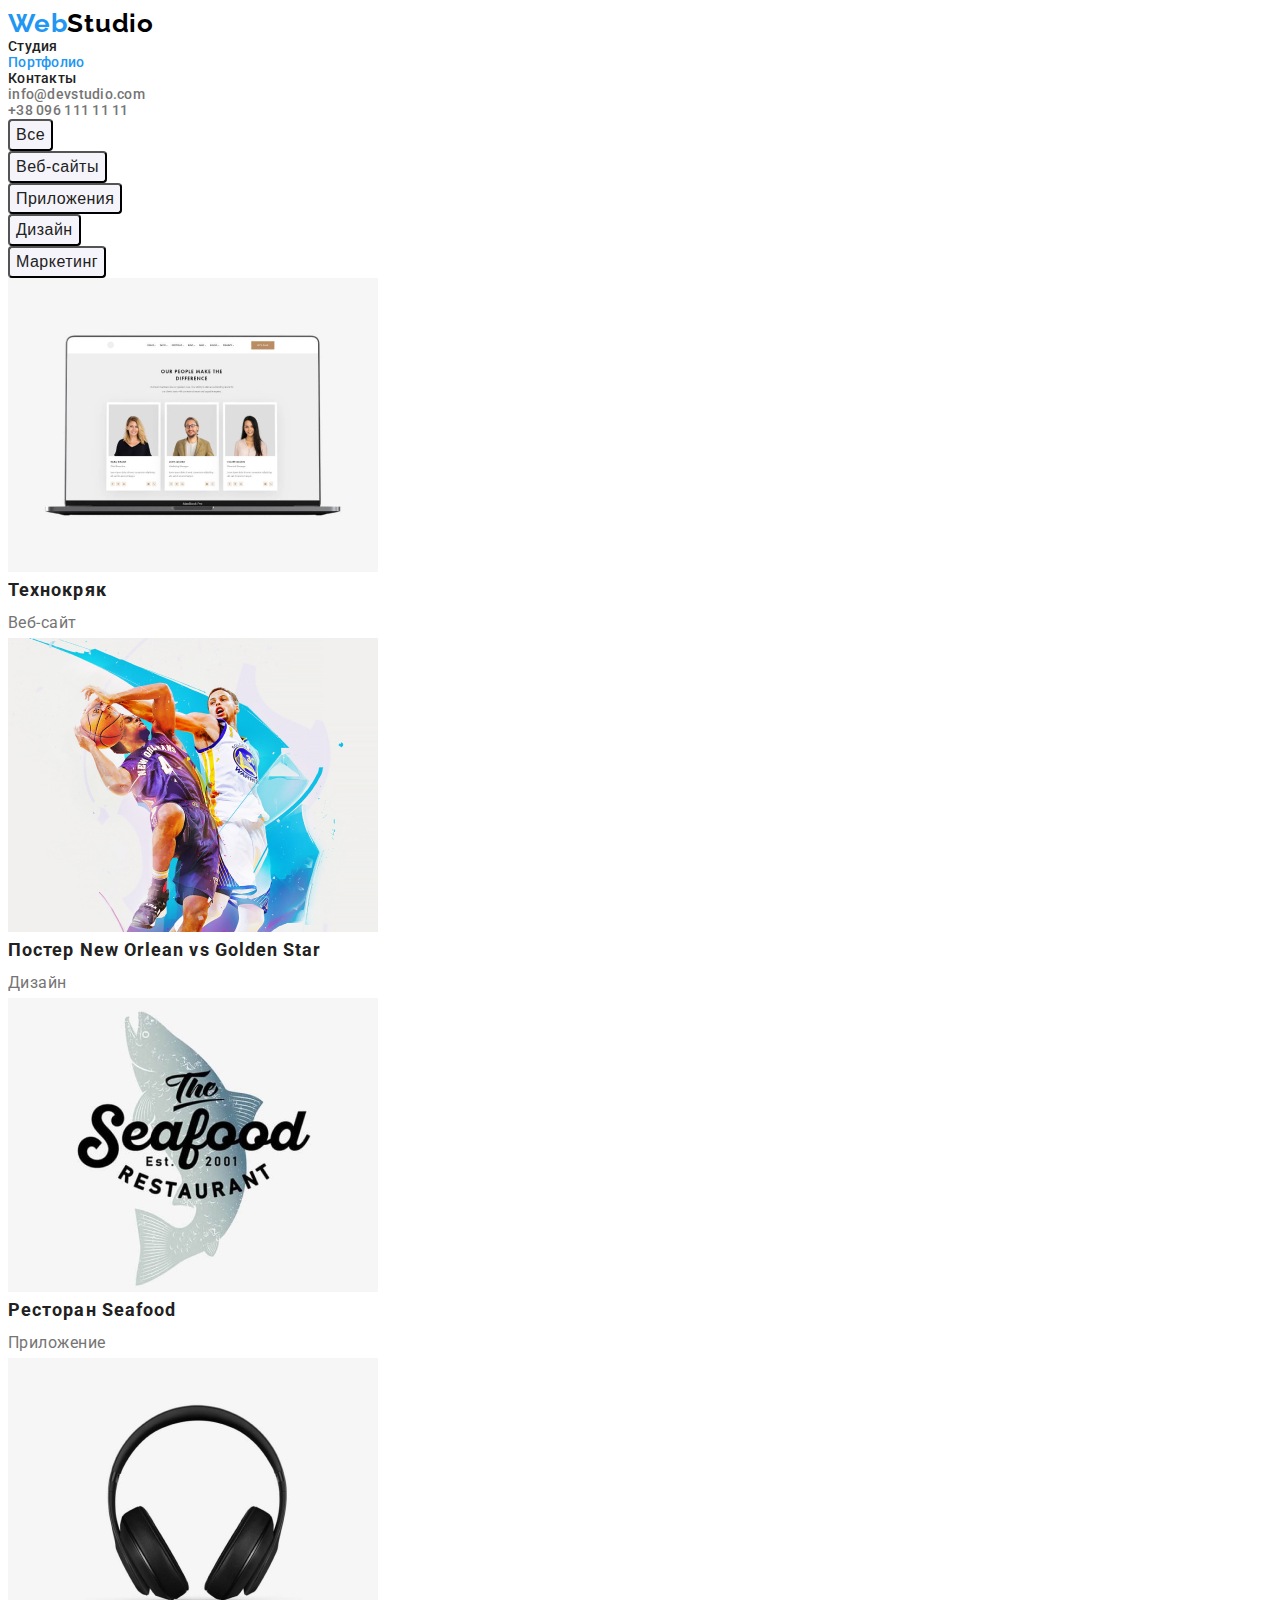
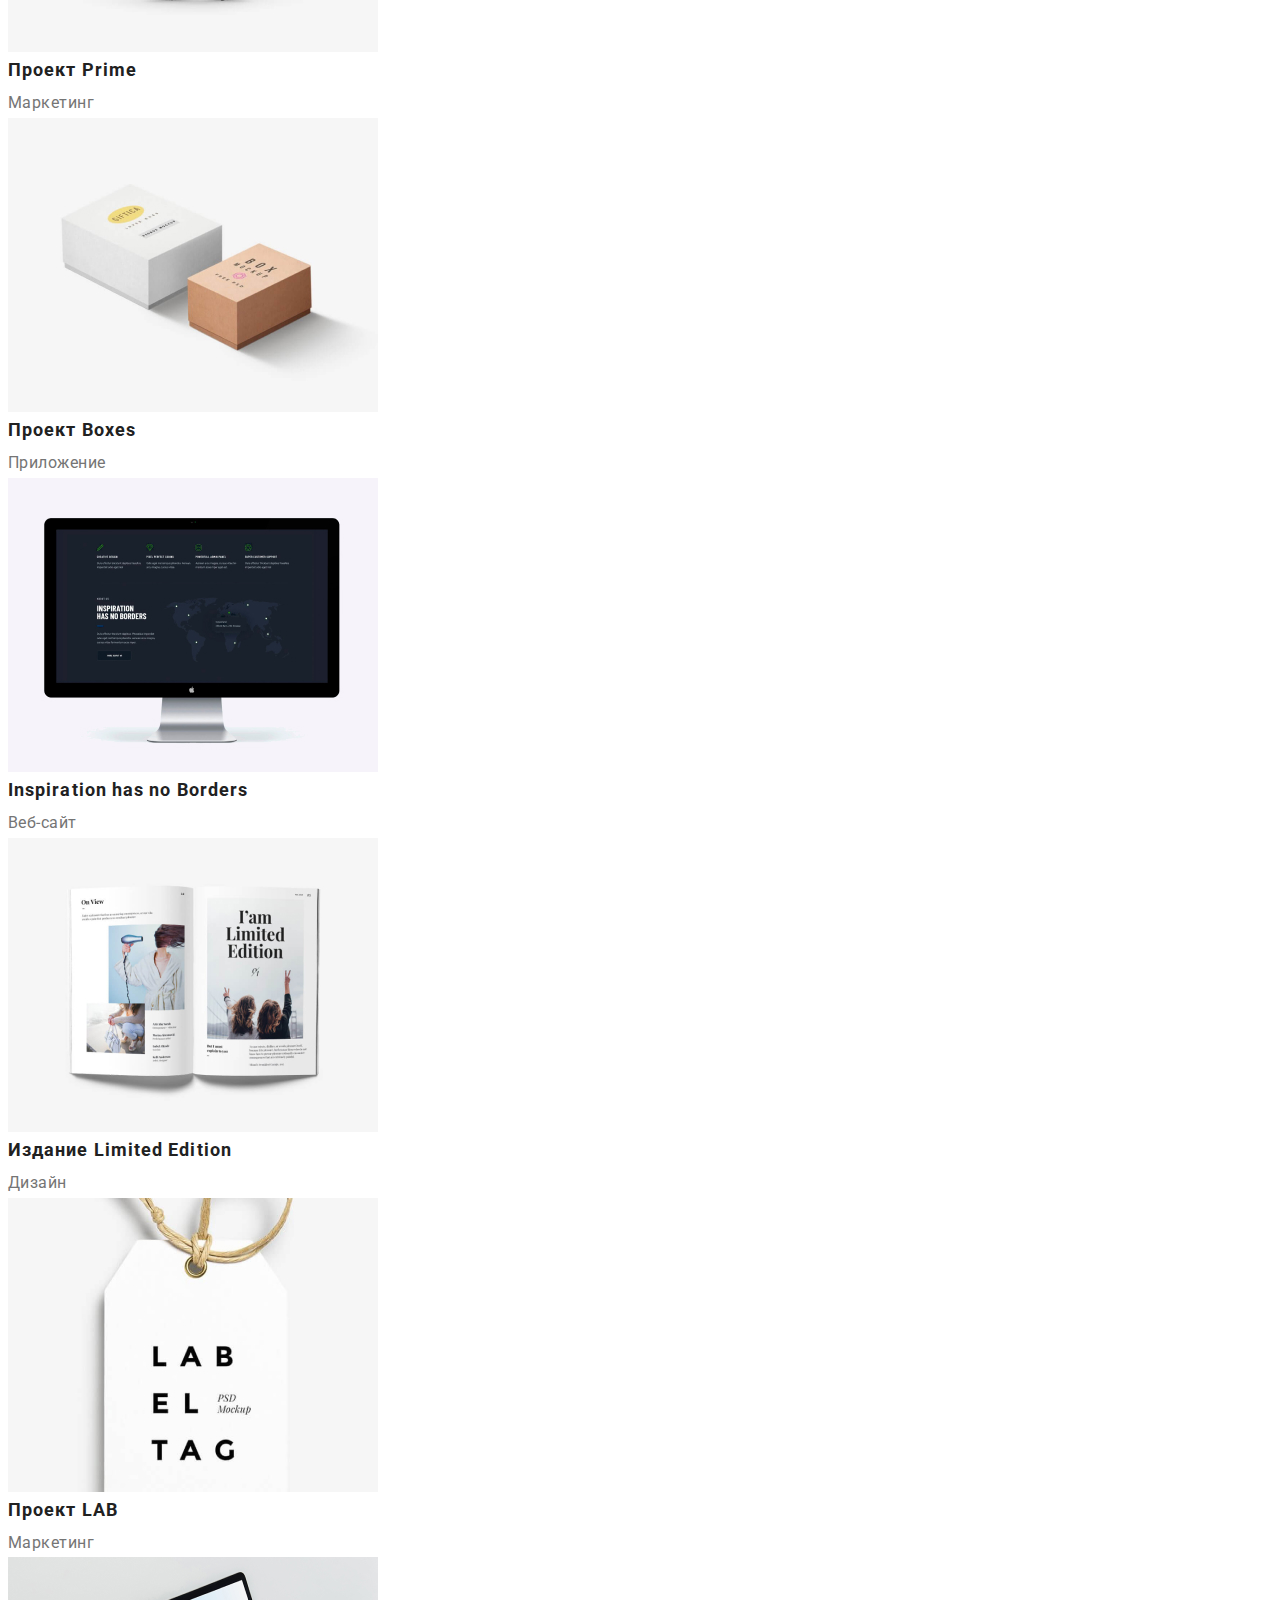
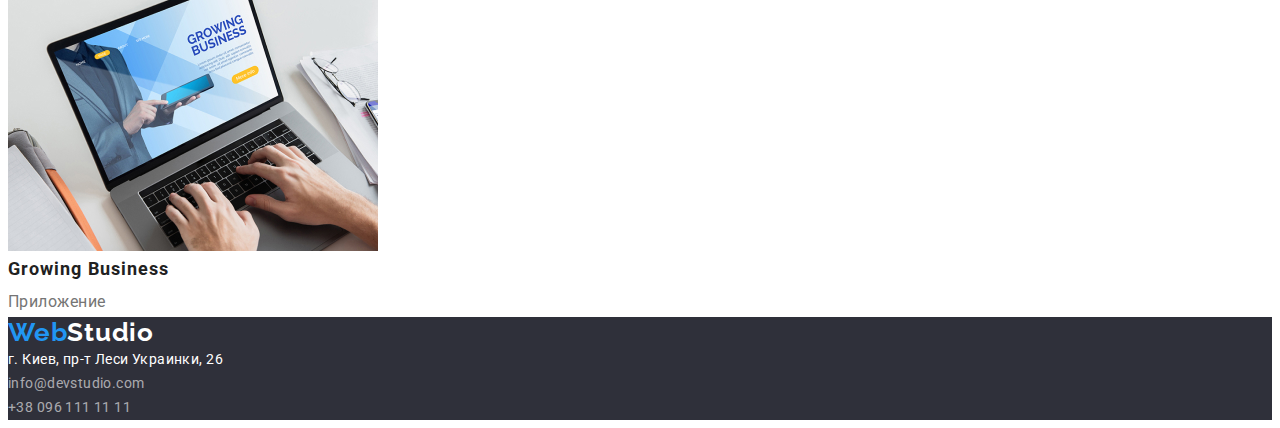
==== portfolio.html @ 97a10fe4 "added all files with goit-markup-hw-02" ====
<!DOCTYPE html>
<html lang="ru">

<head>
    <meta charset="UTF-8">
    <meta http-equiv="X-UA-Compatible" content="IE=edge">
    <meta name="viewport" content="width=device-width, initial-scale=1.0">
    <title>Document</title>
    <link rel="stylesheet" href="https://cdnjs.cloudflare.com/ajax/libs/modern-normalize/1.0.0/modern-normalize.min.css" integrity="sha512-ISS7cAi1PEhQ8jnbJpJZMd29NlhNj4AWYyLOSp2CE/CsHxTCu+r+t0D2yoJudVrd0/8fTVPUVDzY5Tvli75u/g==" crossorigin="anonymous" />
    <link rel="preconnect" href="https://fonts.gstatic.com">
    <link rel="stylesheet" href="https://fonts.googleapis.com/css2?family=Raleway:wght@700&family=Roboto:wght@400;500;700;900&display=swap">
    <link rel="stylesheet" href="./css/styles.css">
</head>
<body>

    <header class="header">
        <nav class="navigation">
            <a class="logo-link link" lang="en" href="./index.html">
                Web<span class="logo-part">Studio</span>
            </a>
            <ul class="navigation-list list">
                <li class="navigation-item">
                    <a class="navigation-link link" href="./index.html">Студия</a>
                </li>
                <li class="navigation-item">
                    <a class="navigation-link link active-link" href="./portfolio.html">Портфолио</a>
                </li>
                <li class="navigation-item">
                    <a class="navigation-link link" href="">Контакты</a>
                </li>
            </ul>
        </nav>
        <ul class="contact">
            <li class="contact-list">
                <a class="contact-link link" lang="en" href="mailto:info@devstudio.com">info@devstudio.com</a>
            </li>
            <li>
                <a class="contact-link link" href="tel:+380961111111">+38 096 111 11 11</a>
            </li>
        </ul>
    </header>

    <main class="portfolio">
        <section class="portfolio-section">
            <h1 class="title" hidden>Портфолио</h1>
            <h2 class="subtitle" hidden>Резаделы портфолио</h2>
            <ul class="portfolio-list-btn">
                <li class="portfolio-item">
                    <button class="portfolio-btn" type="button">Все</button>
                </li>
                <li class="portfolio-item">
                    <button class="portfolio-btn" type="button">Веб-сайты</button>
                </li>
                <li class="portfolio-item">
                    <button class="portfolio-btn" type="button">Приложения</button>
                </li>
                <li class="portfolio-item">
                    <button class="portfolio-btn" type="button">Дизайн</button>
                </li>
                <li class="portfolio-item">
                    <button class="portfolio-btn" type="button">Маркетинг</button>
                </li>
            </ul>

            <ul class="portfolio-list">
                <li class="portfolio-item">
                    <a class="portfolio-link link" href="">
                        <img src="./images/portfolio/img-website-techno-crack.jpg" alt="ноутбук с открытым сайтом" width="370" height="294">
                        <h3 class="portfolio-title" class="portfolio-title">Технокряк</h3>
                        <p class="portfolio-description">Веб-сайт</p>
                    </a>
                </li>
                <li class="portfolio-item">
                    <a class="portfolio-link link" href="">
                        <img src="./images/portfolio/img-design-poster-new-orlean-vs-golden-star.jpg" alt="игра в баскетбол между двумя игроками" width="370" height="294">
                        <h3 class="portfolio-title">Постер New Orlean vs Golden Star</h3>
                        <p class="portfolio-description">Дизайн</p>
                    </a>
                </li>
                <li class="portfolio-item">
                    <a class="portfolio-link link" href="">
                        <img src="./images/portfolio/img-attachment-restaurant-seafood.jpg" alt="эмблема ресторана" width="370" height="294">
                        <h3 class="portfolio-title">Ресторан Seafood</h3>
                        <p class="portfolio-description">Приложение</p>
                    </a>
                </li>
                <li class="portfolio-item">
                    <a class="portfolio-link link" href="">
                        <img src="./images/portfolio/img-marketing-project-prime.jpg" alt="черные наушники" width="370" height="294">
                        <h3 class="portfolio-title">Проект Prime</h3>
                        <p class="portfolio-description">Маркетинг</p>
                    </a>
                </li>
                <li class="portfolio-item">
                    <a class="portfolio-link link" href="">
                        <img src="./images/portfolio/img-attachment-project-boxes.jpg" alt="два ящика лежат друг возле друга" width="370" height="294">
                        <h3 class="portfolio-title">Проект Boxes</h3>
                        <p class="portfolio-description">Приложение</p>
                    </a>
                </li>
                <li class="portfolio-item">
                    <a class="portfolio-link link" href="">
                        <img src="./images/portfolio/img-website-inspiration-has-no-borders.jpg" alt="монитор на котором открыт сайт" width="370" height="294">
                        <h3 class="portfolio-title" lang="en">Inspiration has no Borders</h3>
                        <p class="portfolio-description">Веб-сайт</p>
                    </a>
                </li>
                <li class="portfolio-item">
                    <a class="portfolio-link link" href="">
                        <img src="./images/portfolio/img-design-edition-limited-edition.jpg" alt="открытая книга" width="370" height="294">
                        <h3 class="portfolio-title">Издание Limited Edition</h3>
                        <p class="portfolio-description">Дизайн</p>
                    </a>
                </li>
                <li class="portfolio-item">
                    <a class="portfolio-link link" href="">
                        <img src="./images/portfolio/img-marketing-project-lab.jpg" alt="белый жетон" width="370" height="294">
                        <h3 class="portfolio-title">Проект LAB</h3>
                        <p class="portfolio-description">Маркетинг</p>
                    </a>
                </li>
                <li class="portfolio-item">
                    <a class="portfolio-link link" href="">
                        <img src="./images/portfolio/img-attachment-growing-business.jpg" alt="ноутбук на котором видны руки человека" width="370" height="294">
                        <h3 class="portfolio-title" lang="en">Growing Business</h3>
                        <p class="portfolio-description">Приложение</p>
                    </a>
                </li>
            </ul>
        </section>
    </main>

    <footer class="footer">
        <a class="logo-link link" lang="en" href="./index.html">
            Web<span class="logo-part-two">Studio</span>
        </a>
        <address class="address">
            <ul class="address-list">
                <li>
                    <a class="addreass-links link" href="https://goo.gl/maps/jgwV1go1cH7ySbFs9" target="_blank"
                        rel="noopener noreferrel">г. Киев, пр-т Леси Украинки, 26</a>
                </li>
                <li>
                    <a class="addreass-link link" lang="en" href="mailto:info@devstudio.com">info@devstudio.com</a>
                </li>
                <li>
                    <a class="addreass-link link" href="tel:+380961111111">+38 096 111 11 11</a>
                </li>
            </ul>
        </address>
    </footer>

</body>
</html>
---- css/styles.css ----
h1,
h2,
h3,
h4,
h5,
h6,
p {
  margin: 0;
}
ul,
ol {
  margin: 0;
  padding: 0;
}
img {
  display: block;
}
.link {
  text-decoration: none;
}
.list {
  list-style: none;
}

:root {
  --main-font: "Roboto", sans-serif;
  --secondary-font: "Raleway", sans-serif;
  --main-color: #212121;
  --accent-color: #2196f3;
  --secondary-color: #ffffff;
  --text-color: #757575;
  --logo-color: #000000;
  --bg-main-color: #2f303a;
  --bg-accent-color: #f5f4fa;
  --bg-button-color: #188ce8;
}

body {
  font-family: var(--main-font);
  color: var(--text-color);
}

/* ============= COMPONENTS ============= */
.logo-link {
  font-family: var(--secondary-font);
  font-weight: 700;
  font-size: 26px;
  line-height: 1.19;
  letter-spacing: 0.03em;

  color: var(--accent-color);
}
.logo-part {
  color: var(--logo-color);
}
.logo-part-two {
  color: var(--secondary-color);
}

.title {
  font-weight: 900;
  font-size: 44px;
  line-height: 1.36;

  text-align: center;
  letter-spacing: 0.06em;
  text-transform: uppercase;

  color: var(--secondary-color);
}
.subtitle {
  font-weight: 700;
  font-size: 36px;
  line-height: 1.16;
  text-align: center;
  letter-spacing: 0.03em;

  color: var(--main-color);
}

/* ============= END COMPONENTS ============= */

/*-----------------HEADER--------------------*/
.header {
  font-weight: 500;
  font-size: 14px;
  line-height: 1.14;
  letter-spacing: 0.02em;
}

.navigation-link {
  color: var(--main-color);
}
.navigation-link:hover,
.navigation-link:focus {
  color: var(--accent-color);
}

.active-link {
  color: var(--accent-color);
}

.contact-link {
  color: var(--text-color);
}

.contact-link:hover,
.contact-link:focus {
  color: var(--accent-color);
}
/*-----------------END HEADER--------------------*/

/*-----------------MAIN--------------------*/
/*-----------------HERO--------------------*/
.hero {
  background-color: var(--bg-main-color);
}

.modal-btn {
  font-weight: 700;
  font-size: 16px;
  line-height: 1.87;

  display: flex;
  align-items: center;
  text-align: center;
  letter-spacing: 0.06em;
  cursor: pointer;

  color: var(--secondary-color);
  background: var(--accent-color);
  box-shadow: 0px 4px 4px rgba(0, 0, 0, 0.15);
  border-radius: 4px;
}
.modal-btn:hover,
.modal-btn:focus {
  background-color: var(--bg-button-color);
}
/*-----------------END HERO--------------------*/

/*-----------------ABOUT--------------------*/
.about-title {
  font-weight: 700;
  font-size: 14px;
  line-height: 1.14;
  letter-spacing: 0.03em;
  text-transform: uppercase;

  color: var(--main-color);
}
.about-text {
  font-size: 14px;
  line-height: 1.71;
  letter-spacing: 0.03em;
}
/*-----------------END ABOUT--------------------*/

/*-----------------OUR TEAM--------------------*/
.team {
  background-color: var(--bg-accent-color);
}
.team-title {
  font-weight: 500;
  font-size: 16px;
  line-height: 1.18;

  text-align: center;
  letter-spacing: 0.03em;

  color: var(--main-color);
}
.team-description {
  font-size: 16px;
  line-height: 1.18;

  text-align: center;
  letter-spacing: 0.03em;
}

/*-----------------END OUR TEAM--------------------*/

/*-----------------PORTFOLIO--------------------*/
.portfolio-btn {
  font-weight: 500;
  font-size: 16px;
  line-height: 1.62;

  text-align: center;
  letter-spacing: 0.03em;
  cursor: pointer;

  color: var(--main-color);
  background-color: var(--bg-accent-color);
  border-radius: 4px;
}
.portfolio-btn:hover,
.portfolio-btn:focus {
  color: var(--secondary-color);
  background: var(--accent-color);
  box-shadow: 0px 3px 1px rgba(0, 0, 0, 0.1), 0px 1px 2px rgba(0, 0, 0, 0.08),
    0px 2px 2px rgba(0, 0, 0, 0.12);
  border-radius: 4px;
}
.portfolio-title {
  font-weight: 700;
  font-size: 18px;
  line-height: 2;

  letter-spacing: 0.06em;

  color: var(--main-color);
}
.portfolio-description {
  font-size: 16px;
  line-height: 1.87;

  letter-spacing: 0.03em;

  color: var(--text-color);
}
/*-----------------END PORTFOLIO--------------------*/
/*-----------------END MAIN--------------------*/

/*-----------------FOOTER--------------------*/
.footer {
  background-color: var(--bg-main-color);
}

.address {
  font-style: normal;
}
.address-list {
  font-weight: 400;
  font-size: 14px;
  line-height: 1.71;
  letter-spacing: 0.03em;
}
.addreass-links {
  color: var(--secondary-color);
}
.addreass-link {
  color: rgba(255, 255, 255, 0.6);
}
.addreass-links:hover,
.addreass-links:focus {
  color: var(--accent-color);
}
.addreass-link:hover,
.addreass-link:focus {
  color: var(--accent-color);
}
/*-----------------END FOOTER--------------------*/
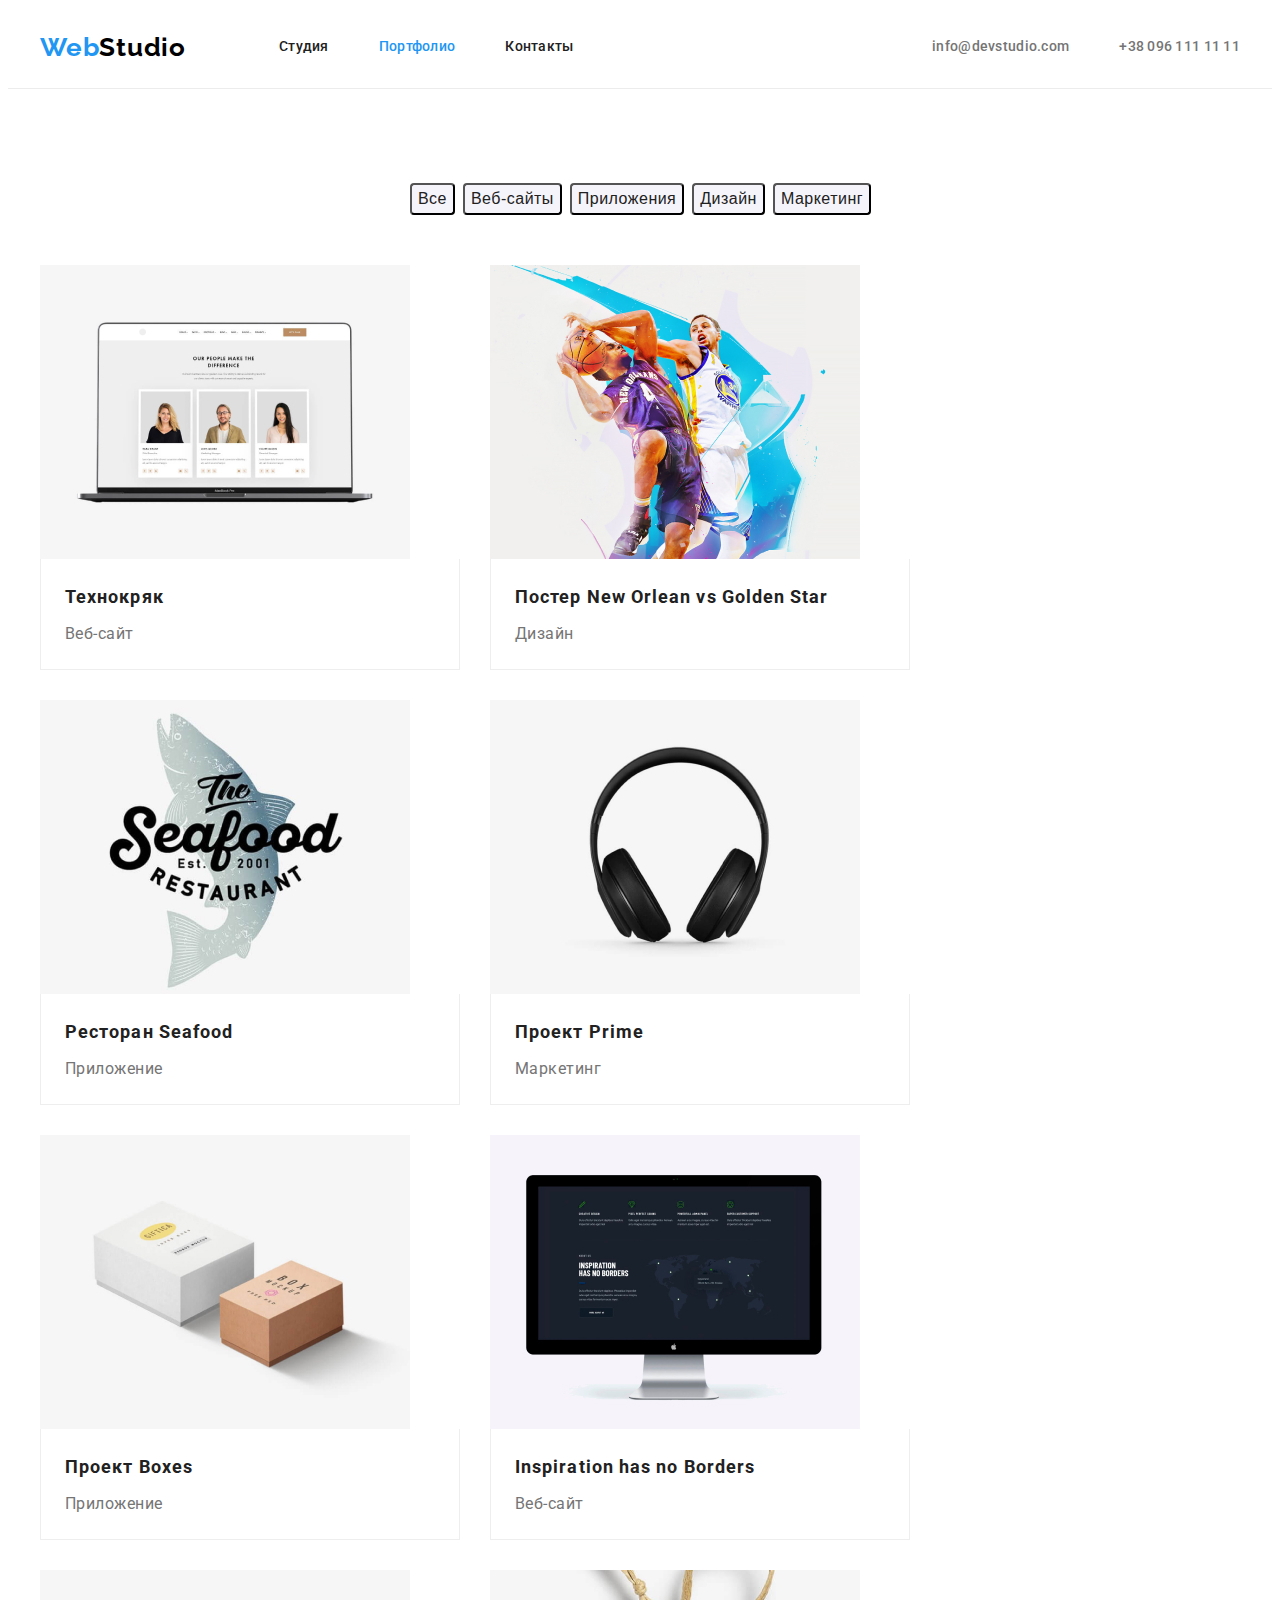
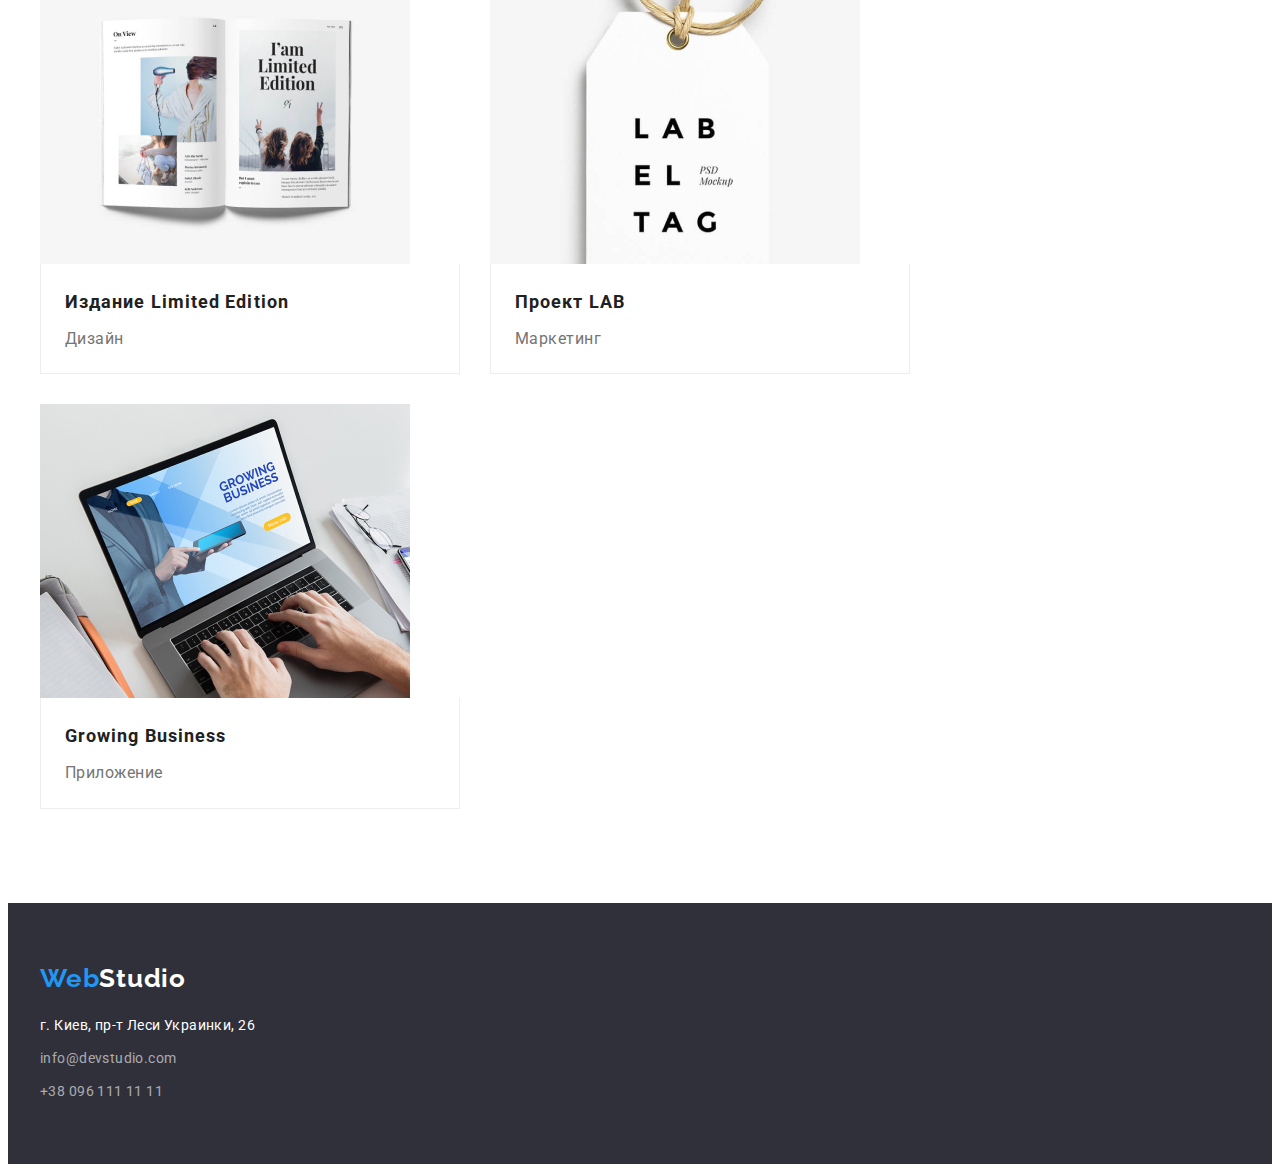
==== commit d645b70d: "done hw_3" ====
--- a/portfolio.html
+++ b/portfolio.html
@@ -14,140 +14,163 @@
 <body>
 
     <header class="header">
-        <nav class="navigation">
-            <a class="logo-link link" lang="en" href="./index.html">
-                Web<span class="logo-part">Studio</span>
-            </a>
-            <ul class="navigation-list list">
-                <li class="navigation-item">
-                    <a class="navigation-link link" href="./index.html">Студия</a>
+        <div class="container">
+            <nav class="navigation">
+                <a class="logo-link link" lang="en" href="./index.html">
+                    Web<span class="logo-part">Studio</span>
+                </a>
+                <ul class="navigation-list list">
+                    <li class="navigation-item">
+                        <a class="navigation-link link" href="./index.html">Студия</a>
+                    </li>
+                    <li class="navigation-item">
+                        <a class="navigation-link link active-link" href="./portfolio.html">Портфолио</a>
+                    </li>
+                    <li class="navigation-item">
+                        <a class="navigation-link link" href="">Контакты</a>
+                    </li>
+                </ul>
+            </nav>
+            <ul class="contact">
+                <li class="contact-list list">
+                    <a class="contact-link link" lang="en" href="mailto:info@devstudio.com">info@devstudio.com</a>
                 </li>
-                <li class="navigation-item">
-                    <a class="navigation-link link active-link" href="./portfolio.html">Портфолио</a>
-                </li>
-                <li class="navigation-item">
-                    <a class="navigation-link link" href="">Контакты</a>
+                <li class="contact-list list">
+                    <a class="contact-link link" href="tel:+380961111111">+38 096 111 11 11</a>
                 </li>
             </ul>
-        </nav>
-        <ul class="contact">
-            <li class="contact-list">
-                <a class="contact-link link" lang="en" href="mailto:info@devstudio.com">info@devstudio.com</a>
-            </li>
-            <li>
-                <a class="contact-link link" href="tel:+380961111111">+38 096 111 11 11</a>
-            </li>
-        </ul>
+        </div>
     </header>
 
     <main class="portfolio">
         <section class="portfolio-section">
-            <h1 class="title" hidden>Портфолио</h1>
-            <h2 class="subtitle" hidden>Резаделы портфолио</h2>
-            <ul class="portfolio-list-btn">
-                <li class="portfolio-item">
-                    <button class="portfolio-btn" type="button">Все</button>
-                </li>
-                <li class="portfolio-item">
-                    <button class="portfolio-btn" type="button">Веб-сайты</button>
-                </li>
-                <li class="portfolio-item">
-                    <button class="portfolio-btn" type="button">Приложения</button>
-                </li>
-                <li class="portfolio-item">
-                    <button class="portfolio-btn" type="button">Дизайн</button>
-                </li>
-                <li class="portfolio-item">
-                    <button class="portfolio-btn" type="button">Маркетинг</button>
-                </li>
-            </ul>
-
-            <ul class="portfolio-list">
-                <li class="portfolio-item">
-                    <a class="portfolio-link link" href="">
-                        <img src="./images/portfolio/img-website-techno-crack.jpg" alt="ноутбук с открытым сайтом" width="370" height="294">
-                        <h3 class="portfolio-title" class="portfolio-title">Технокряк</h3>
-                        <p class="portfolio-description">Веб-сайт</p>
-                    </a>
-                </li>
-                <li class="portfolio-item">
-                    <a class="portfolio-link link" href="">
-                        <img src="./images/portfolio/img-design-poster-new-orlean-vs-golden-star.jpg" alt="игра в баскетбол между двумя игроками" width="370" height="294">
-                        <h3 class="portfolio-title">Постер New Orlean vs Golden Star</h3>
-                        <p class="portfolio-description">Дизайн</p>
-                    </a>
-                </li>
-                <li class="portfolio-item">
-                    <a class="portfolio-link link" href="">
-                        <img src="./images/portfolio/img-attachment-restaurant-seafood.jpg" alt="эмблема ресторана" width="370" height="294">
-                        <h3 class="portfolio-title">Ресторан Seafood</h3>
-                        <p class="portfolio-description">Приложение</p>
-                    </a>
-                </li>
-                <li class="portfolio-item">
-                    <a class="portfolio-link link" href="">
-                        <img src="./images/portfolio/img-marketing-project-prime.jpg" alt="черные наушники" width="370" height="294">
-                        <h3 class="portfolio-title">Проект Prime</h3>
-                        <p class="portfolio-description">Маркетинг</p>
-                    </a>
-                </li>
-                <li class="portfolio-item">
-                    <a class="portfolio-link link" href="">
-                        <img src="./images/portfolio/img-attachment-project-boxes.jpg" alt="два ящика лежат друг возле друга" width="370" height="294">
-                        <h3 class="portfolio-title">Проект Boxes</h3>
-                        <p class="portfolio-description">Приложение</p>
-                    </a>
-                </li>
-                <li class="portfolio-item">
-                    <a class="portfolio-link link" href="">
-                        <img src="./images/portfolio/img-website-inspiration-has-no-borders.jpg" alt="монитор на котором открыт сайт" width="370" height="294">
-                        <h3 class="portfolio-title" lang="en">Inspiration has no Borders</h3>
-                        <p class="portfolio-description">Веб-сайт</p>
-                    </a>
-                </li>
-                <li class="portfolio-item">
-                    <a class="portfolio-link link" href="">
-                        <img src="./images/portfolio/img-design-edition-limited-edition.jpg" alt="открытая книга" width="370" height="294">
-                        <h3 class="portfolio-title">Издание Limited Edition</h3>
-                        <p class="portfolio-description">Дизайн</p>
-                    </a>
-                </li>
-                <li class="portfolio-item">
-                    <a class="portfolio-link link" href="">
-                        <img src="./images/portfolio/img-marketing-project-lab.jpg" alt="белый жетон" width="370" height="294">
-                        <h3 class="portfolio-title">Проект LAB</h3>
-                        <p class="portfolio-description">Маркетинг</p>
-                    </a>
-                </li>
-                <li class="portfolio-item">
-                    <a class="portfolio-link link" href="">
-                        <img src="./images/portfolio/img-attachment-growing-business.jpg" alt="ноутбук на котором видны руки человека" width="370" height="294">
-                        <h3 class="portfolio-title" lang="en">Growing Business</h3>
-                        <p class="portfolio-description">Приложение</p>
-                    </a>
-                </li>
-            </ul>
+            <div class="container">
+                <h1 class="title visually-hidden">Портфолио</h1>
+                <h2 class="subtitle visually-hidden">Резаделы портфолио</h2>
+                <ul class="portfolio-list-btn list">
+                    <li class="portfolio-item-btn">
+                        <button class="portfolio-btn" type="button">Все</button>
+                    </li>
+                    <li class="portfolio-item-btn">
+                        <button class="portfolio-btn" type="button">Веб-сайты</button>
+                    </li>
+                    <li class="portfolio-item-btn">
+                        <button class="portfolio-btn" type="button">Приложения</button>
+                    </li>
+                    <li class="portfolio-item-btn">
+                        <button class="portfolio-btn" type="button">Дизайн</button>
+                    </li>
+                    <li class="portfolio-item-btn">
+                        <button class="portfolio-btn" type="button">Маркетинг</button>
+                    </li>
+                </ul>
+                <ul class="portfolio-list list">
+                    <li class="portfolio-item">
+                        <a class="portfolio-link link" href="">
+                            <img src="./images/portfolio/img-website-techno-crack.jpg" alt="ноутбук с открытым сайтом" width="370" height="294">
+                            <div class="portfolio-block">
+                                <h3 class="portfolio-title" class="portfolio-title">Технокряк</h3>
+                                <p class="portfolio-description">Веб-сайт</p>
+                            </div>
+                        </a>
+                    </li>
+                    <li class="portfolio-item">
+                        <a class="portfolio-link link" href="">
+                            <img src="./images/portfolio/img-design-poster-new-orlean-vs-golden-star.jpg" alt="игра в баскетбол между двумя игроками" width="370" height="294">
+                            <div class="portfolio-block">
+                                <h3 class="portfolio-title">Постер New Orlean vs Golden Star</h3>
+                                <p class="portfolio-description">Дизайн</p>
+                            </div>
+                        </a>
+                    </li>
+                    <li class="portfolio-item">
+                        <a class="portfolio-link link" href="">
+                            <img src="./images/portfolio/img-attachment-restaurant-seafood.jpg" alt="эмблема ресторана" width="370" height="294">
+                            <div class="portfolio-block">
+                                <h3 class="portfolio-title">Ресторан Seafood</h3>
+                                <p class="portfolio-description">Приложение</p>
+                            </div>
+                        </a>
+                    </li>
+                    <li class="portfolio-item">
+                        <a class="portfolio-link link" href="">
+                            <img src="./images/portfolio/img-marketing-project-prime.jpg" alt="черные наушники" width="370" height="294">
+                            <div class="portfolio-block">
+                                <h3 class="portfolio-title">Проект Prime</h3>
+                                <p class="portfolio-description">Маркетинг</p>
+                            </div>
+                        </a>
+                    </li>
+                    <li class="portfolio-item">
+                        <a class="portfolio-link link" href="">
+                            <img src="./images/portfolio/img-attachment-project-boxes.jpg" alt="два ящика лежат друг возле друга" width="370" height="294">
+                            <div class="portfolio-block">
+                                <h3 class="portfolio-title">Проект Boxes</h3>
+                                <p class="portfolio-description">Приложение</p>
+                            </div>
+                        </a>
+                    </li>
+                    <li class="portfolio-item">
+                        <a class="portfolio-link link" href="">
+                            <img src="./images/portfolio/img-website-inspiration-has-no-borders.jpg" alt="монитор на котором открыт сайт" width="370" height="294">
+                            <div class="portfolio-block">
+                                <h3 class="portfolio-title" lang="en">Inspiration has no Borders</h3>
+                                <p class="portfolio-description">Веб-сайт</p>
+                            </div>
+                        </a>
+                    </li>
+                    <li class="portfolio-item">
+                        <a class="portfolio-link link" href="">
+                            <img src="./images/portfolio/img-design-edition-limited-edition.jpg" alt="открытая книга" width="370" height="294">
+                            <div class="portfolio-block">
+                                <h3 class="portfolio-title">Издание Limited Edition</h3>
+                                <p class="portfolio-description">Дизайн</p>
+                            </div>
+                        </a>
+                    </li>
+                    <li class="portfolio-item">
+                        <a class="portfolio-link link" href="">
+                            <img src="./images/portfolio/img-marketing-project-lab.jpg" alt="белый жетон" width="370" height="294">
+                            <div class="portfolio-block">
+                                <h3 class="portfolio-title">Проект LAB</h3>
+                                <p class="portfolio-description">Маркетинг</p>
+                            </div>
+                        </a>
+                    </li>
+                    <li class="portfolio-item">
+                        <a class="portfolio-link link" href="">
+                            <img src="./images/portfolio/img-attachment-growing-business.jpg" alt="ноутбук на котором видны руки человека" width="370" height="294">
+                            <div class="portfolio-block">
+                                <h3 class="portfolio-title" lang="en">Growing Business</h3>
+                                <p class="portfolio-description">Приложение</p>
+                            </div>
+                        </a>
+                    </li>
+                </ul>
+            </div>
         </section>
     </main>
 
     <footer class="footer">
-        <a class="logo-link link" lang="en" href="./index.html">
-            Web<span class="logo-part-two">Studio</span>
-        </a>
-        <address class="address">
-            <ul class="address-list">
-                <li>
-                    <a class="addreass-links link" href="https://goo.gl/maps/jgwV1go1cH7ySbFs9" target="_blank"
-                        rel="noopener noreferrel">г. Киев, пр-т Леси Украинки, 26</a>
-                </li>
-                <li>
-                    <a class="addreass-link link" lang="en" href="mailto:info@devstudio.com">info@devstudio.com</a>
-                </li>
-                <li>
-                    <a class="addreass-link link" href="tel:+380961111111">+38 096 111 11 11</a>
-                </li>
-            </ul>
-        </address>
+        <div class="container">
+            <a class="footer-logo-link link" lang="en" href="./index.html">
+                Web<span class="logo-part-two">Studio</span>
+            </a>
+            <address class="address">
+                <ul class="address-list list">
+                    <li class="address-item">
+                        <a class="address-links link" href="https://goo.gl/maps/jgwV1go1cH7ySbFs9" target="_blank"
+                            rel="noopener noreferrel">г. Киев, пр-т Леси Украинки, 26</a>
+                    </li>
+                    <li class="address-item">
+                        <a class="address-link link" lang="en" href="mailto:info@devstudio.com">info@devstudio.com</a>
+                    </li>
+                    <li class="address-item">
+                        <a class="address-link link" href="tel:+380961111111">+38 096 111 11 11</a>
+                    </li>
+                </ul>
+            </address>
+        </div>
     </footer>
 
 </body>
--- a/css/styles.css
+++ b/css/styles.css
@@ -33,6 +33,8 @@
   --bg-main-color: #2f303a;
   --bg-accent-color: #f5f4fa;
   --bg-button-color: #188ce8;
+  --section-pt: 94px;
+  --section-pb: 94px;
 }
 
 body {
@@ -40,33 +42,32 @@
   color: var(--text-color);
 }
 
+.visually-hidden {
+  position: absolute !important;
+  clip: rect(1px 1px 1px 1px); /* IE6, IE7 */
+  clip: rect(1px, 1px, 1px, 1px);
+  padding: 0 !important;
+  border: 0 !important;
+  height: 1px !important;
+  width: 1px !important;
+  overflow: hidden;
+}
+
+.container {
+  width: 1200px;
+  margin: 0 auto;
+  padding-left: 15px;
+  padding-right: 15px;
+}
 /* ============= COMPONENTS ============= */
-.logo-link {
-  font-family: var(--secondary-font);
-  font-weight: 700;
-  font-size: 26px;
-  line-height: 1.19;
-  letter-spacing: 0.03em;
-
-  color: var(--accent-color);
-}
-.logo-part {
-  color: var(--logo-color);
-}
-.logo-part-two {
-  color: var(--secondary-color);
-}
-
 .title {
   font-weight: 900;
   font-size: 44px;
   line-height: 1.36;
-
-  text-align: center;
   letter-spacing: 0.06em;
   text-transform: uppercase;
-
-  color: var(--secondary-color);
+  color: var(--secondary-color);
+  margin-bottom: 30px;
 }
 .subtitle {
   font-weight: 700;
@@ -74,8 +75,8 @@
   line-height: 1.16;
   text-align: center;
   letter-spacing: 0.03em;
-
-  color: var(--main-color);
+  color: var(--main-color);
+  margin-bottom: 50px;
 }
 
 /* ============= END COMPONENTS ============= */
@@ -86,8 +87,37 @@
   font-size: 14px;
   line-height: 1.14;
   letter-spacing: 0.02em;
-}
-
+  padding-top: 24px;
+  padding-bottom: 25px;
+  border-bottom: 1px solid #ececec;
+}
+.header .container {
+  display: flex;
+  align-items: center;
+}
+.navigation {
+  display: flex;
+  align-items: center;
+}
+.logo-link {
+  font-family: var(--secondary-font);
+  font-weight: 700;
+  font-size: 26px;
+  line-height: 1.19;
+  letter-spacing: 0.03em;
+  color: var(--accent-color);
+  margin-right: 93px;
+}
+.logo-part {
+  color: var(--logo-color);
+}
+.navigation-list {
+  display: flex;
+  align-items: center;
+}
+.navigation-item:not(:last-child) {
+  margin-right: 50px;
+}
 .navigation-link {
   color: var(--main-color);
 }
@@ -95,15 +125,20 @@
 .navigation-link:focus {
   color: var(--accent-color);
 }
-
 .active-link {
   color: var(--accent-color);
 }
-
+.contact {
+  display: flex;
+  align-items: center;
+  margin-left: auto;
+}
+.contact-list:not(:last-child) {
+  margin-right: 50px;
+}
 .contact-link {
   color: var(--text-color);
 }
-
 .contact-link:hover,
 .contact-link:focus {
   color: var(--accent-color);
@@ -115,23 +150,24 @@
 .hero {
   background-color: var(--bg-main-color);
 }
-
+.hero .container {
+  text-align: center;
+  padding: 200px 252px;
+}
 .modal-btn {
+  min-width: 136px;
+  padding: 10px 32px;
   font-weight: 700;
   font-size: 16px;
   line-height: 1.87;
-
-  display: flex;
-  align-items: center;
-  text-align: center;
   letter-spacing: 0.06em;
   cursor: pointer;
-
   color: var(--secondary-color);
   background: var(--accent-color);
   box-shadow: 0px 4px 4px rgba(0, 0, 0, 0.15);
   border-radius: 4px;
 }
+
 .modal-btn:hover,
 .modal-btn:focus {
   background-color: var(--bg-button-color);
@@ -139,40 +175,97 @@
 /*-----------------END HERO--------------------*/
 
 /*-----------------ABOUT--------------------*/
+.about {
+  padding-top: var(--section-pt);
+  padding-bottom: 47px;
+}
+
+.about .container {
+  display: flex;
+  align-items: center;
+}
+.about-list {
+  display: flex;
+  flex-wrap: wrap;
+  margin-left: -30px;
+  margin-top: -30px;
+}
+.about-item {
+  flex-basis: calc(100% / 4 - 30px);
+  margin-left: 30px;
+  margin-top: 30px;
+}
 .about-title {
   font-weight: 700;
   font-size: 14px;
   line-height: 1.14;
   letter-spacing: 0.03em;
   text-transform: uppercase;
-
-  color: var(--main-color);
-}
-.about-text {
+  color: var(--main-color);
+  margin-bottom: 10px;
+}
+.about-description {
   font-size: 14px;
   line-height: 1.71;
   letter-spacing: 0.03em;
 }
-/*-----------------END ABOUT--------------------*/
+/*-----------------END ABOUT------------------------*/
+
+/*-----------------DOING------------------------*/
+.doing {
+  padding-top: 47px;
+  padding-bottom: var(--section-pb);
+}
+.doing-list {
+  display: flex;
+  flex-wrap: wrap;
+  margin-left: -30px;
+  margin-top: -30px;
+}
+.doing-item {
+  flex-basis: calc(100% / 3 - 30px);
+  margin-left: 30px;
+  margin-top: 30px;
+}
+/*-----------------END DOING------------------------*/
 
 /*-----------------OUR TEAM--------------------*/
 .team {
+  padding-top: var(--section-pt);
+  padding-bottom: var(--section-pb);
   background-color: var(--bg-accent-color);
+}
+.team-list {
+  display: flex;
+  flex-wrap: wrap;
+  margin-left: -30px;
+  margin-top: -30px;
+}
+.team-item {
+  flex-basis: calc(100% / 4 - 30px);
+  margin-left: 30px;
+  margin-top: 30px;
+}
+.team-block {
+  padding-top: 30px;
+  padding-bottom: 30px;
+  background-color: #ffffff;
+  box-shadow: 0px 1px 3px rgba(0, 0, 0, 0.12), 0px 1px 1px rgba(0, 0, 0, 0.14),
+    0px 2px 1px rgba(0, 0, 0, 0.2);
+  border-radius: 0px 0px 4px 4px;
 }
 .team-title {
   font-weight: 500;
   font-size: 16px;
   line-height: 1.18;
-
-  text-align: center;
-  letter-spacing: 0.03em;
-
-  color: var(--main-color);
+  text-align: center;
+  letter-spacing: 0.03em;
+  color: var(--main-color);
+  margin-bottom: 10px;
 }
 .team-description {
   font-size: 16px;
   line-height: 1.18;
-
   text-align: center;
   letter-spacing: 0.03em;
 }
@@ -180,15 +273,43 @@
 /*-----------------END OUR TEAM--------------------*/
 
 /*-----------------PORTFOLIO--------------------*/
+.portfolio-section {
+  padding-top: var(--section-pt);
+  padding-bottom: var(--section-pb);
+}
+
+.portfolio-list-btn {
+  display: flex;
+  justify-content: center;
+  padding-left: 295px;
+  padding-right: 294px;
+  padding-bottom: 16px;
+  margin-bottom: 34px;
+  margin-left: -8px;
+}
+.portfolio-item-btn {
+  margin-left: 8px;
+}
+
+.portfolio-list {
+  display: flex;
+  flex-wrap: wrap;
+  margin-left: -30px;
+  margin-top: -30px;
+}
+.portfolio-item {
+  flex-basis: calc(100% / 3 - 30px);
+  margin-left: 30px;
+  margin-top: 30px;
+}
+
 .portfolio-btn {
   font-weight: 500;
   font-size: 16px;
   line-height: 1.62;
-
   text-align: center;
   letter-spacing: 0.03em;
   cursor: pointer;
-
   color: var(--main-color);
   background-color: var(--bg-accent-color);
   border-radius: 4px;
@@ -201,31 +322,47 @@
     0px 2px 2px rgba(0, 0, 0, 0.12);
   border-radius: 4px;
 }
+.portfolio-block {
+  width: 370px;
+  border: 1px solid #eeeeee;
+  border-top: none;
+  padding: 20px 24px;
+}
 .portfolio-title {
   font-weight: 700;
   font-size: 18px;
   line-height: 2;
-
   letter-spacing: 0.06em;
-
-  color: var(--main-color);
+  color: var(--main-color);
+  margin-bottom: 4px;
 }
 .portfolio-description {
   font-size: 16px;
   line-height: 1.87;
-
-  letter-spacing: 0.03em;
-
+  letter-spacing: 0.03em;
   color: var(--text-color);
 }
+
 /*-----------------END PORTFOLIO--------------------*/
 /*-----------------END MAIN--------------------*/
 
 /*-----------------FOOTER--------------------*/
 .footer {
   background-color: var(--bg-main-color);
-}
-
+  padding-top: 60px;
+  padding-bottom: 60px;
+}
+.footer-logo-link {
+  font-family: var(--secondary-font);
+  font-weight: 700;
+  font-size: 26px;
+  line-height: 1.19;
+  letter-spacing: 0.03em;
+  color: var(--accent-color);
+}
+.logo-part-two {
+  color: var(--secondary-color);
+}
 .address {
   font-style: normal;
 }
@@ -234,19 +371,24 @@
   font-size: 14px;
   line-height: 1.71;
   letter-spacing: 0.03em;
-}
-.addreass-links {
-  color: var(--secondary-color);
-}
-.addreass-link {
+  margin-top: 20px;
+}
+.address-item:not(:last-child) {
+  margin-bottom: 9px;
+}
+.address-links {
+  color: var(--secondary-color);
+  margin-bottom: 9px;
+}
+.address-link {
   color: rgba(255, 255, 255, 0.6);
 }
-.addreass-links:hover,
-.addreass-links:focus {
-  color: var(--accent-color);
-}
-.addreass-link:hover,
-.addreass-link:focus {
+.address-links:hover,
+.address-links:focus {
+  color: var(--accent-color);
+}
+.address-link:hover,
+.address-link:focus {
   color: var(--accent-color);
 }
 /*-----------------END FOOTER--------------------*/
